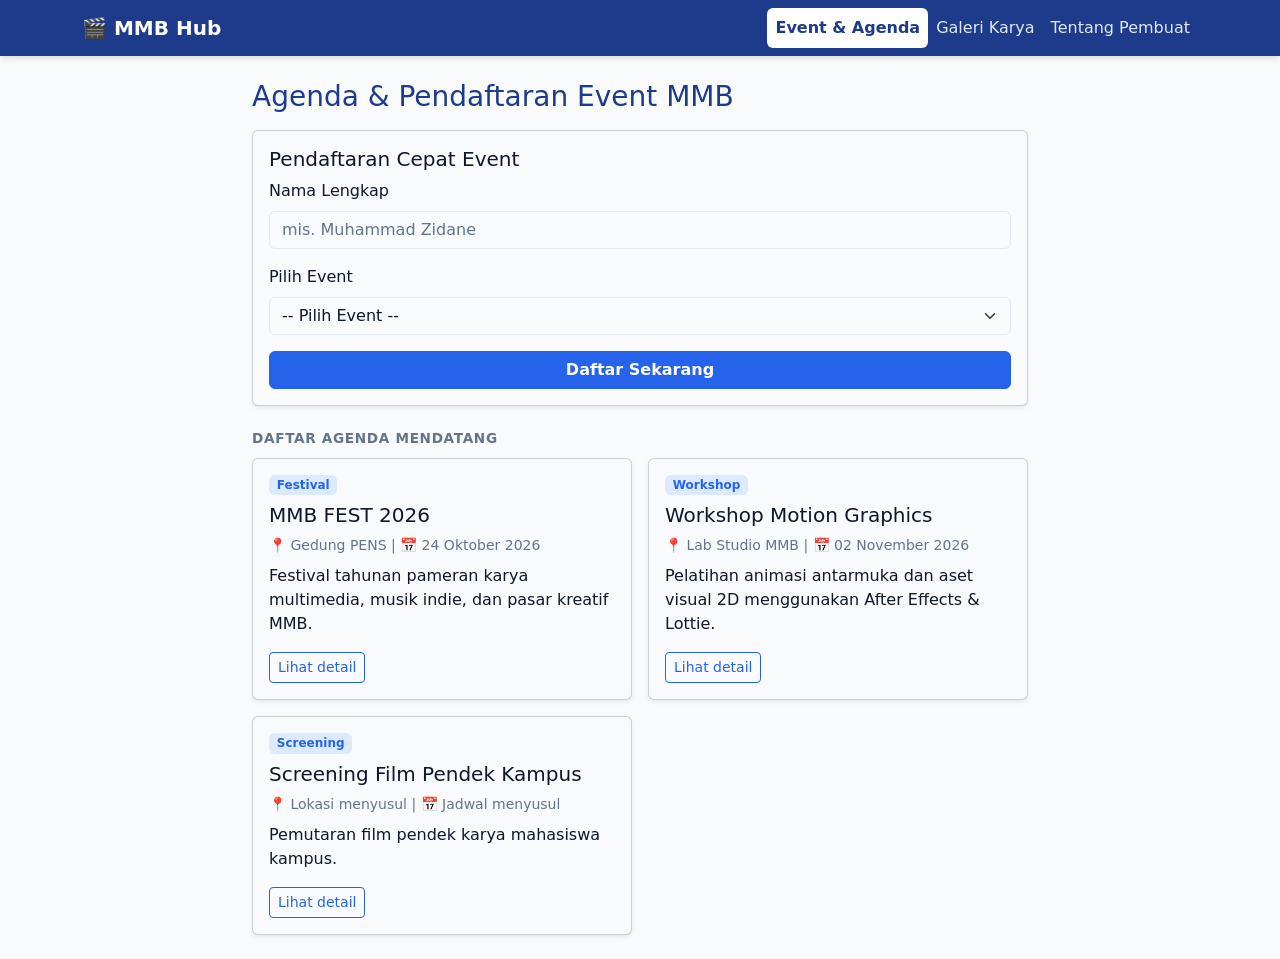
==== ppv-project-akhir-5125500046-main/index.html @ 1e15934e "feat: inisialisasi project akhir" ====
<!doctype html>
<html lang="id">
<head>
  <meta charset="utf-8">
  <meta name="viewport" content="width=device-width, initial-scale=1">
  <title>MMB Media & Event Hub — Project Akhir PPV</title>
  <!-- Bootstrap 5.3.3 (versi terkunci). Urutan penting: pustaka dulu, gaya sendiri sesudahnya. -->
  <link rel="stylesheet" href="https://cdn.jsdelivr.net/npm/bootstrap@5.3.3/dist/css/bootstrap.min.css">
  <link rel="stylesheet" href="src/style.css">
</head>
<body>
  <a class="visually-hidden-focusable" href="#konten">Lewati ke konten</a>

  <!-- KOMPONEN 1: Navbar (collapse di layar sempit) -->
  <nav class="navbar navbar-expand-md app-navbar sticky-top" aria-label="Navigasi utama">
    <div class="container">
      <a class="navbar-brand" href="#event" data-view="event"><span aria-hidden="true">🎬</span> MMB Hub</a>
      <button class="navbar-toggler" type="button" data-bs-toggle="collapse" data-bs-target="#menuUtama"
              aria-controls="menuUtama" aria-expanded="false" aria-label="Buka menu">
        <span class="navbar-toggler-icon"></span>
      </button>
      <div class="collapse navbar-collapse" id="menuUtama">
        <ul class="navbar-nav ms-md-auto" id="menu-tampilan">
<li class="nav-item"><button type="button" class="nav-link active" data-bs-toggle="collapse" data-bs-target=".navbar-collapse.show" data-view="event" aria-current="page">Event &amp; Agenda</button></li>
<li class="nav-item"><button type="button" class="nav-link" data-bs-toggle="collapse" data-bs-target=".navbar-collapse.show" data-view="galeri">Galeri Karya</button></li>
<li class="nav-item"><button type="button" class="nav-link" data-bs-toggle="collapse" data-bs-target=".navbar-collapse.show" data-view="tentang">Tentang Pembuat</button></li>
        </ul>
      </div>
    </div>
  </nav>

  <main id="konten" class="container app-container py-4">

    <!-- Tampilan 1: Event & Agenda -->
    <section id="event" class="view-section aktif" aria-labelledby="judul-event">
      <h1 id="judul-event" class="h3 mb-3">Agenda &amp; Pendaftaran Event MMB</h1>

      <!-- KOMPONEN 2: Card (form pendaftaran) -->
      <div class="card shadow-sm mb-4">
        <div class="card-body">
          <h2 class="h5 card-title">Pendaftaran Cepat Event</h2>
          <form id="form-rsvp" novalidate>
            <div class="mb-3">
              <label for="nama" class="form-label">Nama Lengkap</label>
              <input type="text" id="nama" name="nama" class="form-control" placeholder="mis. Muhammad Zidane" autocomplete="off" aria-describedby="err-nama">
              <div id="err-nama" class="invalid-feedback" role="alert"></div>
            </div>
            <div class="mb-3">
              <label for="pilihan-event" class="form-label">Pilih Event</label>
              <select id="pilihan-event" name="pilihan-event" class="form-select" aria-describedby="err-event"></select>
              <div id="err-event" class="invalid-feedback" role="alert"></div>
            </div>
            <button type="submit" class="btn btn-primary w-100">Daftar Sekarang</button>
          </form>
        </div>
      </div>

      <h2 class="section-title">Daftar Agenda Mendatang</h2>
      <div id="event-grid" class="row g-3"></div>
    </section>

    <!-- Tampilan 2: Galeri Karya (media gambar + audio) -->
    <section id="galeri" class="view-section" hidden aria-labelledby="judul-galeri">
      <h1 id="judul-galeri" class="h3 mb-3">Galeri Karya &amp; Aset Media</h1>

      <div class="card shadow-sm mb-4">
        <div class="card-body">
          <h2 class="h5 card-title"><span aria-hidden="true">🎵</span> Audio Highlight: Theme Song MMB FEST</h2>
          <p class="text-body-secondary small">Sampel audio promosi event MMB FEST 2026</p>
          <audio id="audio-jingle" controls class="w-100">
            <source src="assets/jingle-mmbfest.mp3" type="audio/mpeg">
            <source src="assets/jingle-mmbfest.ogg" type="audio/ogg">
            Peramban Anda tidak mendukung elemen pemutar audio.
          </audio>
          <p id="audio-pesan" class="text-danger small mt-2 mb-0" role="status" hidden>Audio belum bisa dimuat. Coba muat ulang halaman.</p>
        </div>
      </div>

      <div class="row g-3">
        <div class="col-12 col-md-6">
          <article class="card h-100 shadow-sm">
            <div class="img-wrapper m-3 mb-0">
              <img src="assets/poster-mmbfest.jpg" alt="Poster Resmi MMB FEST 2026" class="media-img img-fluid" loading="lazy">
            </div>
            <div class="card-body">
              <h2 class="h5 card-title">Brand Identity MMB FEST 2026</h2>
              <p class="card-text">Supergraphics &amp; pedoman visual identitas brand MMB FEST.</p>
            </div>
          </article>
        </div>
        <div class="col-12 col-md-6">
          <article class="card h-100 shadow-sm">
            <div class="img-wrapper m-3 mb-0">
              <img src="assets/kopi-tjangkir.jpg" alt="Desain Aset Motion Graphics Kopi Tjangkir" class="media-img img-fluid" loading="lazy">
            </div>
            <div class="card-body">
              <h2 class="h5 card-title">Motion Graphics Kopi Tjangkir</h2>
              <p class="card-text">Katalog aset animasi promosional cafe dan spot kreatif.</p>
            </div>
          </article>
        </div>
      </div>
    </section>

    <!-- Tampilan 3: Tentang Pembuat -->
    <section id="tentang" class="view-section" hidden aria-labelledby="judul-tentang">
      <h1 id="judul-tentang" class="h3 mb-3">Tentang Pembuat Prototipe</h1>
      <div class="card shadow-sm">
        <div class="card-body">
          <div class="d-flex align-items-center gap-3 mb-3">
            <div class="avatar" aria-hidden="true">MZ</div>
            <div>
              <h2 class="h5 mb-1">Muhammad Zidane Khairu Najah</h2>
              <p class="text-body-secondary small mb-0">NRP: 5125500046 | Kelas: 3 D3 MM B</p>
              <p class="text-body-secondary small mb-0">Politeknik Elektronika Negeri Surabaya (PENS)</p>
            </div>
          </div>
          <hr>
          <h3 class="h6">Fokus Keahlian &amp; Minat:</h3>
          <ul>
            <li>🎨 Graphic Design &amp; Visual Brand Identity</li>
            <li>🎬 Motion Graphics &amp; 2D Animation</li>
            <li>💻 Pemrograman Visual &amp; Front-End Web Development</li>
          </ul>
          <p class="small text-body-secondary mb-0">Dikembangkan dari Tugas 4 menjadi Project Akhir Praktikum Pemrograman Visual (TB033109).</p>
        </div>
      </div>
    </section>
  </main>

  <!-- KOMPONEN 3: Modal (detail event) -->
  <div class="modal fade" id="modalDetail" tabindex="-1" aria-labelledby="judulDetail" aria-hidden="true">
    <div class="modal-dialog modal-dialog-centered">
      <div class="modal-content">
        <div class="modal-header">
          <h2 class="modal-title h5" id="judulDetail" data-judul></h2>
          <button type="button" class="btn-close" data-bs-dismiss="modal" aria-label="Tutup"></button>
        </div>
        <div class="modal-body">
          <p class="text-body-secondary small" data-meta></p>
          <p data-isi class="mb-0"></p>
        </div>
        <div class="modal-footer">
          <button type="button" class="btn btn-outline-secondary" data-bs-dismiss="modal">Tutup</button>
          <button type="button" class="btn btn-primary" id="tombol-daftar-modal">Daftar event ini</button>
        </div>
      </div>
    </div>
  </div>

  <!-- KOMPONEN 4: Toast (umpan balik pendaftaran) -->
  <div class="toast-container position-fixed bottom-0 end-0 p-3">
    <div id="toastInfo" class="toast align-items-center text-bg-success border-0" role="status" aria-live="polite" aria-atomic="true">
      <div class="d-flex">
        <div class="toast-body" data-pesan></div>
        <button type="button" class="btn-close btn-close-white me-2 m-auto" data-bs-dismiss="toast" aria-label="Tutup"></button>
      </div>
    </div>
  </div>

  <!-- Bundle JS Bootstrap (sudah termasuk Popper), versi terkunci. Hanya ui-pustaka.js yang memanggil API-nya. -->
  <script src="https://cdn.jsdelivr.net/npm/bootstrap@5.3.3/dist/js/bootstrap.bundle.min.js" defer></script>
  <script src="src/ui-pustaka.js" defer></script>
  <script src="src/main.js" defer></script>
</body>
</html>
---- ppv-project-akhir-5125500046-main/src/style.css ----
/* style.css — gaya sendiri MMB Hub. Dimuat SESUDAH bootstrap.min.css (lihat index.html).
   Tema diubah lewat variabel CSS Bootstrap (--bs-*), bukan menimpa aturan internalnya.
   Palet berasal dari Tugas 4. */

:root {
  --primary: #1e3a8a;
  --accent: #2563eb;
  --accent-hover: #1d4ed8;
  --muted: #64748b;

  /* variabel global Bootstrap */
  --bs-primary: var(--accent);
  --bs-primary-rgb: 37, 99, 235;
  --bs-body-bg: #f8fafc;
  --bs-body-color: #0f172a;
  --bs-border-color: #e2e8f0;
  --bs-secondary-color: var(--muted);
  --bs-link-color: var(--accent);
  --bs-link-hover-color: var(--accent-hover);
  --bs-danger: #dc2626;
  --bs-danger-rgb: 220, 38, 38;
  --bs-form-invalid-color: #dc2626;
  --bs-form-invalid-border-color: #dc2626;
  --bs-success: #16a34a;
  --bs-success-rgb: 22, 163, 74;
  --bs-focus-ring-color: rgba(37, 99, 235, .3);
}

/* Tombol memakai variabel tombol Bootstrap 5.3 */
.btn-primary {
  --bs-btn-bg: var(--accent);
  --bs-btn-border-color: var(--accent);
  --bs-btn-hover-bg: var(--accent-hover);
  --bs-btn-hover-border-color: var(--accent-hover);
  --bs-btn-active-bg: var(--accent-hover);
  --bs-btn-active-border-color: var(--accent-hover);
  --bs-btn-color: #ffffff;
  --bs-btn-hover-color: #ffffff;
  --bs-btn-active-color: #ffffff;
  font-weight: 600;
}
.btn-outline-primary {
  --bs-btn-color: var(--accent);
  --bs-btn-border-color: var(--accent);
  --bs-btn-hover-bg: var(--accent);
  --bs-btn-hover-border-color: var(--accent);
  --bs-btn-hover-color: #ffffff;
  --bs-btn-active-bg: var(--accent-hover);
  --bs-btn-active-border-color: var(--accent-hover);
  --bs-btn-active-color: #ffffff;
}

/* Navbar */
.app-navbar {
  --bs-navbar-color: #e2e8f0;
  --bs-navbar-hover-color: #ffffff;
  --bs-navbar-active-color: var(--primary);
  --bs-navbar-brand-color: #ffffff;
  --bs-navbar-brand-hover-color: #ffffff;
  --bs-navbar-toggler-border-color: rgba(255, 255, 255, .4);
  background-color: var(--primary);
  box-shadow: 0 4px 6px -1px rgba(0, 0, 0, .1), 0 2px 4px -2px rgba(0, 0, 0, .05);
}
.app-navbar .navbar-brand { font-weight: 700; }
.app-navbar .navbar-toggler-icon { filter: invert(1); }
/* Tab aktif: pil putih seperti Tugas 4 */
.app-navbar .nav-link { border-radius: 6px; padding: 8px 14px; }
.app-navbar .nav-link:hover { background: rgba(255, 255, 255, .15); }
.app-navbar .nav-link.active { background: #ffffff; color: var(--primary); font-weight: 600; }

/* Tata letak */
.app-container { max-width: 800px; }
.view-section[hidden] { display: none; }
.view-section > h1 { color: var(--primary); }

.section-title {
  font-weight: 600; margin: 24px 0 12px;
  color: var(--muted); text-transform: uppercase;
  font-size: .85rem; letter-spacing: .05em;
}

/* Kartu agenda */
.badge-kategori { background-color: #dbeafe; color: var(--accent); font-weight: 600; }

/* Media galeri: tinggi tetap supaya tata letak tidak melompat; fallback teks bila gagal dimuat */
.img-wrapper {
  height: 180px; background-color: #e2e8f0; border-radius: 6px; overflow: hidden;
  display: flex; align-items: center; justify-content: center;
}
.media-img { width: 100%; height: 100%; object-fit: cover; }
.img-fallback { color: var(--muted); font-size: .85rem; text-align: center; padding: 10px; }

.avatar {
  flex: 0 0 auto; width: 56px; height: 56px; border-radius: 50%;
  display: grid; place-items: center;
  background: var(--primary); color: #ffffff; font-weight: 700; font-size: 1.2rem;
}

body { overflow-x: hidden; }
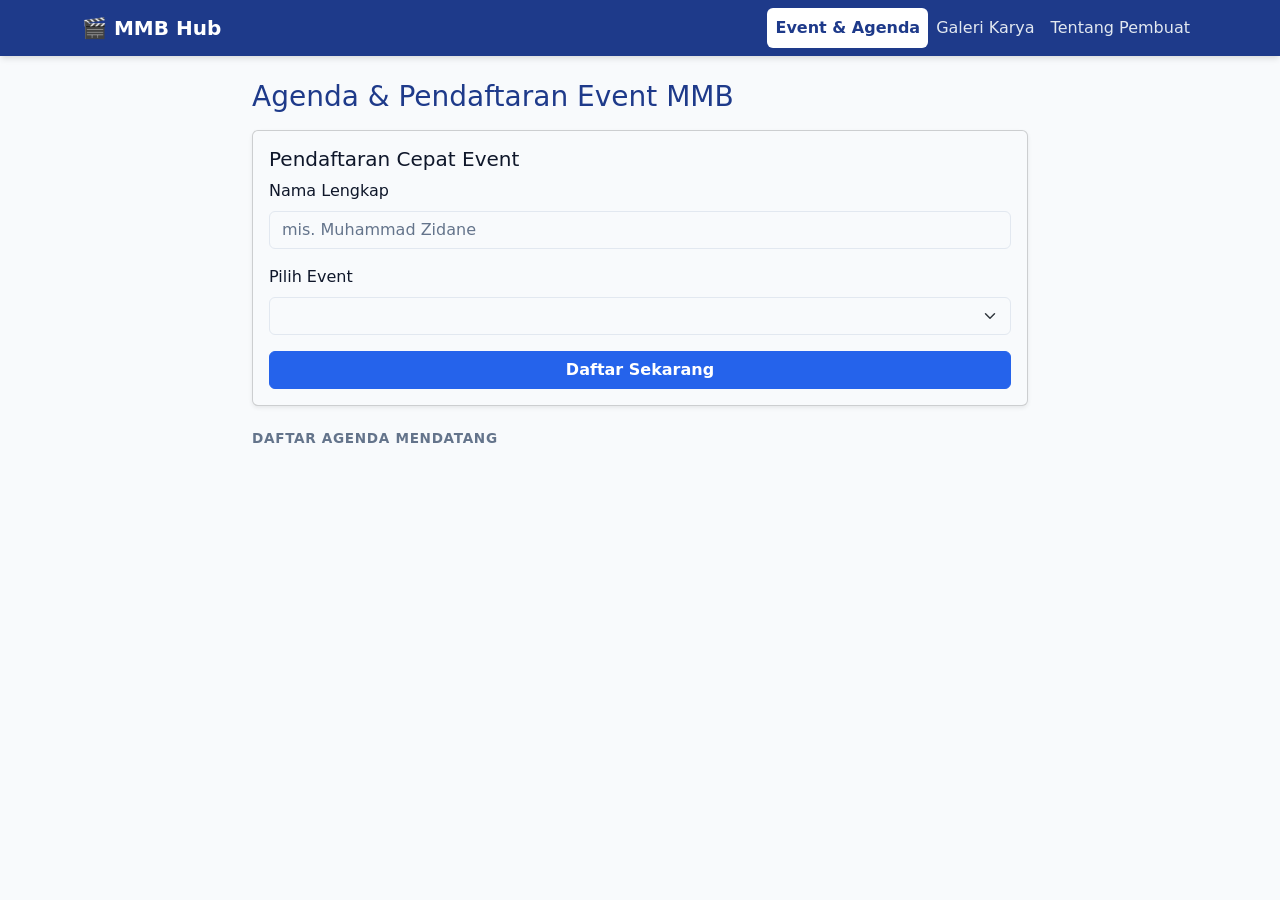
==== commit a0fa25bc: "refactor(proyek): pecah kode proyek akhir menjadi ES Modules" ====
--- a/ppv-project-akhir-5125500046-main/index.html
+++ b/ppv-project-akhir-5125500046-main/index.html
@@ -161,6 +161,6 @@
   <!-- Bundle JS Bootstrap (sudah termasuk Popper), versi terkunci. Hanya ui-pustaka.js yang memanggil API-nya. -->
   <script src="https://cdn.jsdelivr.net/npm/bootstrap@5.3.3/dist/js/bootstrap.bundle.min.js" defer></script>
   <script src="src/ui-pustaka.js" defer></script>
-  <script src="src/main.js" defer></script>
+  <script type="module" src="src/main.js" defer></script>
 </body>
 </html>
